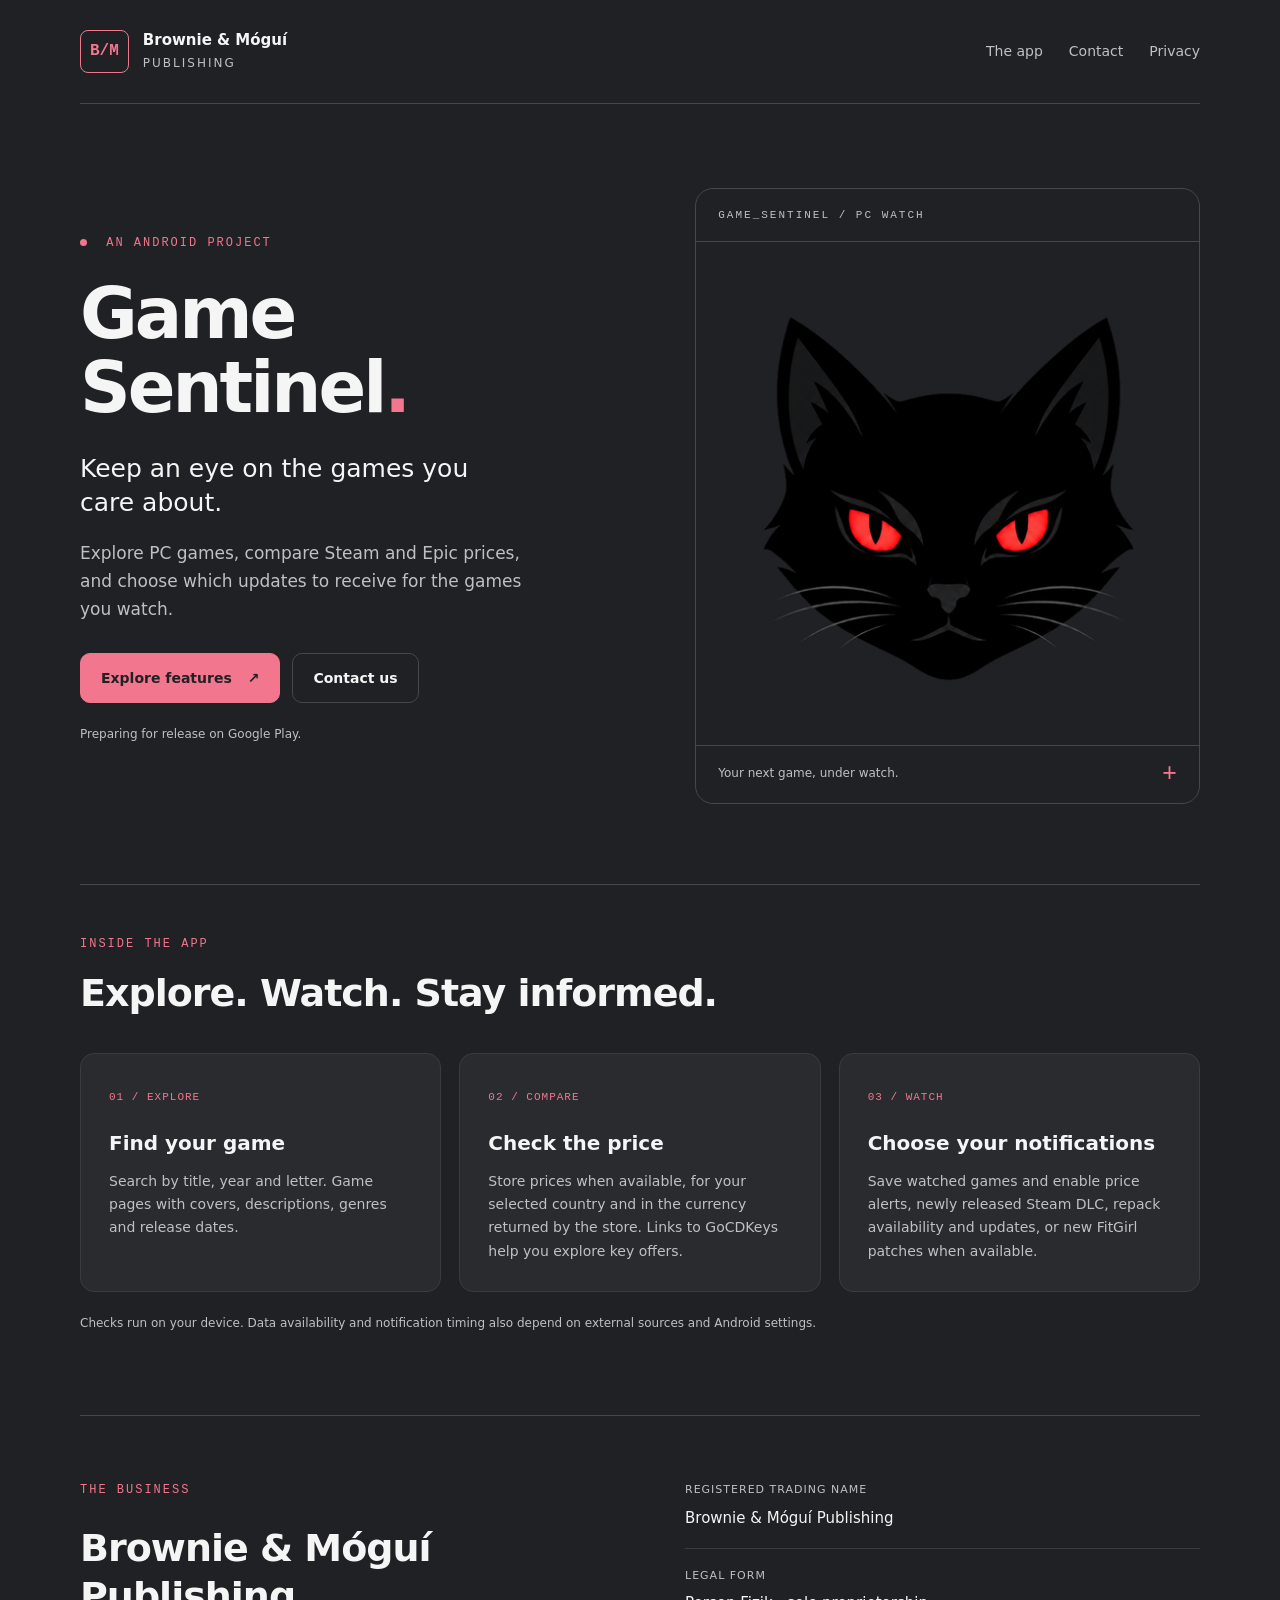
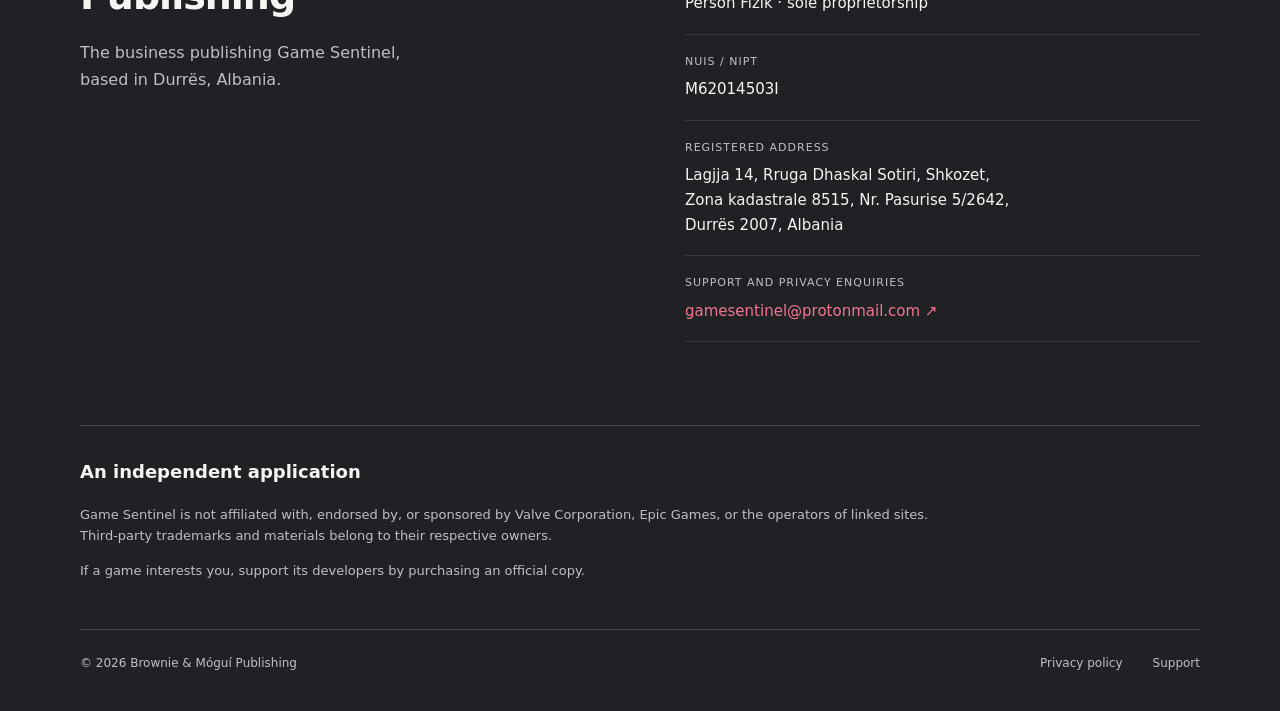
==== index.html @ 584cd1c6 "Publish Game Sentinel website" ====
<!doctype html>
<html lang="en">
<head>
  <meta charset="utf-8">
  <meta name="viewport" content="width=device-width, initial-scale=1">
  <meta name="description" content="Brownie & Móguí Publishing presents Game Sentinel: a PC game catalogue, price comparisons and notifications for the games you watch.">
  <meta name="theme-color" content="#202124">
  <title>Game Sentinel · Brownie & Móguí Publishing</title>
  <link rel="icon" href="cat.png" type="image/png">
  <link rel="stylesheet" href="style.css">
</head>
<body>
  <header class="header wrap">
    <a class="brand" href="./" aria-label="Home"><span class="brand-mark" aria-hidden="true">B/M</span><span>Brownie & Móguí<span class="brand-sub">Publishing</span></span></a>
    <nav aria-label="Main navigation"><a href="#app">The app</a><a href="#contatti">Contact</a><a href="privacy.html">Privacy</a></nav>
  </header>
  <main>
    <section class="hero wrap" id="app">
      <div class="hero-copy">
        <p class="eyebrow"><span class="status-dot"></span> An Android project</p>
        <h1>Game Sentinel<span class="accent">.</span></h1>
        <p class="lead">Keep an eye on the games you care about.</p>
        <p class="intro">Explore PC games, compare Steam and Epic prices, and choose which updates to receive for the games you watch.</p>
        <div class="hero-actions"><a class="button primary" href="#funzioni">Explore features <span aria-hidden="true">↗</span></a><a class="button" href="mailto:gamesentinel@protonmail.com">Contact us</a></div>
        <p class="availability">Preparing for release on Google Play.</p>
      </div>
      <div class="hero-art"><div class="art-label">GAME_SENTINEL / PC WATCH</div><img src="cat.png" alt="Game Sentinel logo: a black cat with red eyes" width="640" height="640"><div class="art-bottom"><span>Your next game, under watch.</span><span aria-hidden="true">+</span></div></div>
    </section>
    <section class="features wrap" id="funzioni" aria-labelledby="features-title">
      <div class="section-heading"><p class="eyebrow">Inside the app</p><h2 id="features-title">Explore. Watch. Stay informed.</h2></div>
      <div class="feature-grid">
        <article><span class="feature-number">01 / EXPLORE</span><h3>Find your game</h3><p>Search by title, year and letter. Game pages with covers, descriptions, genres and release dates.</p></article>
        <article><span class="feature-number">02 / COMPARE</span><h3>Check the price</h3><p>Store prices when available, for your selected country and in the currency returned by the store. Links to GoCDKeys help you explore key offers.</p></article>
        <article><span class="feature-number">03 / WATCH</span><h3>Choose your notifications</h3><p>Save watched games and enable price alerts, newly released Steam DLC, repack availability and updates, or new FitGirl patches when available.</p></article>
      </div>
      <p class="feature-note">Checks run on your device. Data availability and notification timing also depend on external sources and Android settings.</p>
    </section>
    <section class="company wrap" id="contatti" aria-labelledby="company-title">
      <div><p class="eyebrow">The business</p><h2 id="company-title">Brownie & Móguí<br>Publishing</h2><p class="company-intro">The business publishing Game Sentinel, based in Durrës, Albania.</p></div>
      <div class="company-details"><dl><div><dt>Registered trading name</dt><dd>Brownie & Móguí Publishing</dd></div><div><dt>Legal form</dt><dd>Person Fizik · sole proprietorship</dd></div><div><dt>NUIS / NIPT</dt><dd>M62014503I</dd></div><div><dt>Registered address</dt><dd>Lagjja 14, Rruga Dhaskal Sotiri, Shkozet,<br>Zona kadastrale 8515, Nr. Pasurise 5/2642,<br>Durrës 2007, Albania</dd></div><div><dt>Support and privacy enquiries</dt><dd><a href="mailto:gamesentinel@protonmail.com">gamesentinel@protonmail.com <span aria-hidden="true">↗</span></a></dd></div></dl></div>
    </section>
    <section class="independence wrap"><h2>An independent application</h2><p>Game Sentinel is not affiliated with, endorsed by, or sponsored by Valve Corporation, Epic Games, or the operators of linked sites. Third-party trademarks and materials belong to their respective owners.</p><p>If a game interests you, support its developers by purchasing an official copy.</p></section>
  </main>
  <footer class="footer wrap"><span>© 2026 Brownie & Móguí Publishing</span><a href="privacy.html">Privacy policy</a><a href="mailto:gamesentinel@protonmail.com">Support</a></footer>
</body>
</html>
---- style.css ----
:root{color-scheme:dark;--bg:#202124;--panel:#292b2f;--line:#45474c;--text:#f5f5f6;--muted:#bfc0c6;--accent:#f2768d;--width:1120px}
*{box-sizing:border-box}html{scroll-behavior:smooth;scroll-padding-top:24px}body{margin:0;background:var(--bg);color:var(--text);font-family:system-ui,-apple-system,"Segoe UI",sans-serif;line-height:1.65}a{color:inherit;text-decoration:none}a:hover{color:var(--accent)}a:focus-visible{outline:3px solid var(--accent);outline-offset:6px}img{display:block;max-width:100%;height:auto}.wrap{width:min(var(--width),calc(100% - 64px));margin-inline:auto}.header{display:flex;align-items:center;justify-content:space-between;padding-block:30px;gap:24px;border-bottom:1px solid var(--line)}.brand{display:flex;gap:14px;align-items:center;font-size:15px;font-weight:650;line-height:1.3}.brand-mark{border:1px solid var(--accent);color:var(--accent);padding:10px 9px;font-family:Consolas,monospace;font-size:16px;border-radius:8px}.brand-sub{display:block;font-size:12px;font-weight:400;color:var(--muted);letter-spacing:2px;text-transform:uppercase;margin-top:5px}nav{display:flex;gap:26px;font-size:14px;color:var(--muted)}.hero{display:grid;grid-template-columns:1.1fr 1fr;gap:60px;align-items:center;padding-block:84px 80px}.eyebrow{font-size:12px;letter-spacing:2px;text-transform:uppercase;color:var(--accent);font-family:Consolas,monospace;margin:0 0 24px}.status-dot{display:inline-block;width:7px;height:7px;background:var(--accent);border-radius:50%;margin-right:10px;vertical-align:middle}h1{font-size:clamp(42px,5.5vw,72px);line-height:1.05;letter-spacing:-3px;margin:0 0 26px;font-weight:750}.accent{color:var(--accent)}.lead{font-size:25px;line-height:1.35;margin:0 0 20px;max-width:390px}.intro{color:var(--muted);font-size:17px;max-width:460px}.hero-actions{display:flex;flex-wrap:wrap;gap:12px;margin-top:30px}.button{display:inline-flex;gap:16px;justify-content:center;align-items:center;min-height:50px;padding:12px 20px;border:1px solid var(--line);border-radius:10px;font-size:14px;font-weight:650}.primary{background:var(--accent);border-color:var(--accent);color:#202124}.primary:hover{color:#202124;background:#ff9bad}.availability{font-size:12px;color:var(--muted);margin-top:22px}.hero-art{border:1px solid var(--line);border-radius:18px;overflow:hidden;background:#202124}.art-label{font:11px Consolas,monospace;color:var(--muted);letter-spacing:2px;padding:20px 22px;border-bottom:1px solid var(--line)}.hero-art img{width:100%;aspect-ratio:1;object-fit:contain}.art-bottom{display:flex;justify-content:space-between;align-items:center;font-size:12px;gap:20px;color:var(--muted);padding:14px 22px;border-top:1px solid var(--line)}.art-bottom span:last-child{color:var(--accent);font:25px Consolas,monospace}.features{padding-block:50px 70px;border-top:1px solid var(--line)}h2{font-size:clamp(26px,3vw,38px);letter-spacing:-1px;line-height:1.25;margin:0 0 20px}.section-heading .eyebrow{margin-bottom:16px}.feature-grid{display:grid;grid-template-columns:repeat(3,1fr);gap:18px;margin-top:35px}.feature-grid article{background:var(--panel);border:1px solid #393b40;border-radius:14px;padding:28px}.feature-number{font:11px Consolas,monospace;color:var(--accent);letter-spacing:1px}.feature-grid h3{font-size:20px;line-height:1.3;margin:22px 0 14px}.feature-grid p{font-size:14px;color:var(--muted);margin:0}.feature-note{font-size:12px;color:var(--muted);max-width:760px;margin-top:22px}.company{border-top:1px solid var(--line);display:grid;grid-template-columns:1fr 1fr;gap:90px;padding-block:65px}.company-intro{color:var(--muted);max-width:350px}.company-details dl{margin:0}.company-details dl>div{padding:0 0 18px;margin-bottom:18px;border-bottom:1px solid #393b40}.company-details dt{font-size:11px;letter-spacing:1px;text-transform:uppercase;color:var(--muted);margin-bottom:6px}.company-details dd{margin:0;font-size:15px;overflow-wrap:anywhere}.company-details dd a{color:var(--accent)}.independence{border-top:1px solid var(--line);padding-block:35px}.independence h2{font-size:18px;letter-spacing:0}.independence p{font-size:13px;color:var(--muted);max-width:870px}.footer{display:flex;flex-wrap:wrap;gap:20px 30px;padding-block:24px 36px;border-top:1px solid var(--line);font-size:12px;color:var(--muted)}.footer span{margin-right:auto}.policy{max-width:820px;padding-block:60px}.policy h1{font-size:42px;letter-spacing:-1px;line-height:1.2}.policy h2{font-size:23px;letter-spacing:0;margin-top:38px}.policy p,.policy li{color:var(--muted);font-size:16px}.policy a{color:var(--accent);text-decoration:underline;text-underline-offset:3px;overflow-wrap:anywhere}.policy strong{color:var(--text)}.draft-note{padding:16px;border:1px solid var(--accent);border-radius:10px}.policy ul{padding-left:24px}
@media(max-width:850px){.hero{gap:28px;padding-block:55px}.hero h1{letter-spacing:-2px}.hero .lead{font-size:22px}.feature-grid{gap:12px}.feature-grid article{padding:20px}.company{gap:40px}.hero-art .art-bottom{font-size:10px}}@media(max-width:650px){.wrap{width:calc(100% - 36px)}.header{padding-block:20px;flex-wrap:wrap;gap:18px}nav{gap:22px;width:100%;font-size:13px}.hero{grid-template-columns:1fr;padding-block:40px;gap:30px}.hero h1{font-size:48px}.hero-copy .eyebrow{margin-bottom:20px}.intro{font-size:16px}.hero-art{max-width:420px;width:100%;margin-inline:auto}.feature-grid,.company{grid-template-columns:1fr}.feature-grid article{padding:24px}.features{padding-block:38px}.company{padding-block:40px;gap:24px}.company h2 br{display:none}.company-details dd{font-size:14px}.footer{display:grid;gap:12px}.policy{padding-block:35px}.policy h1{font-size:32px}.policy h2{font-size:22px}.policy p,.policy li{font-size:15px}}@media(prefers-reduced-motion:reduce){html{scroll-behavior:auto}}
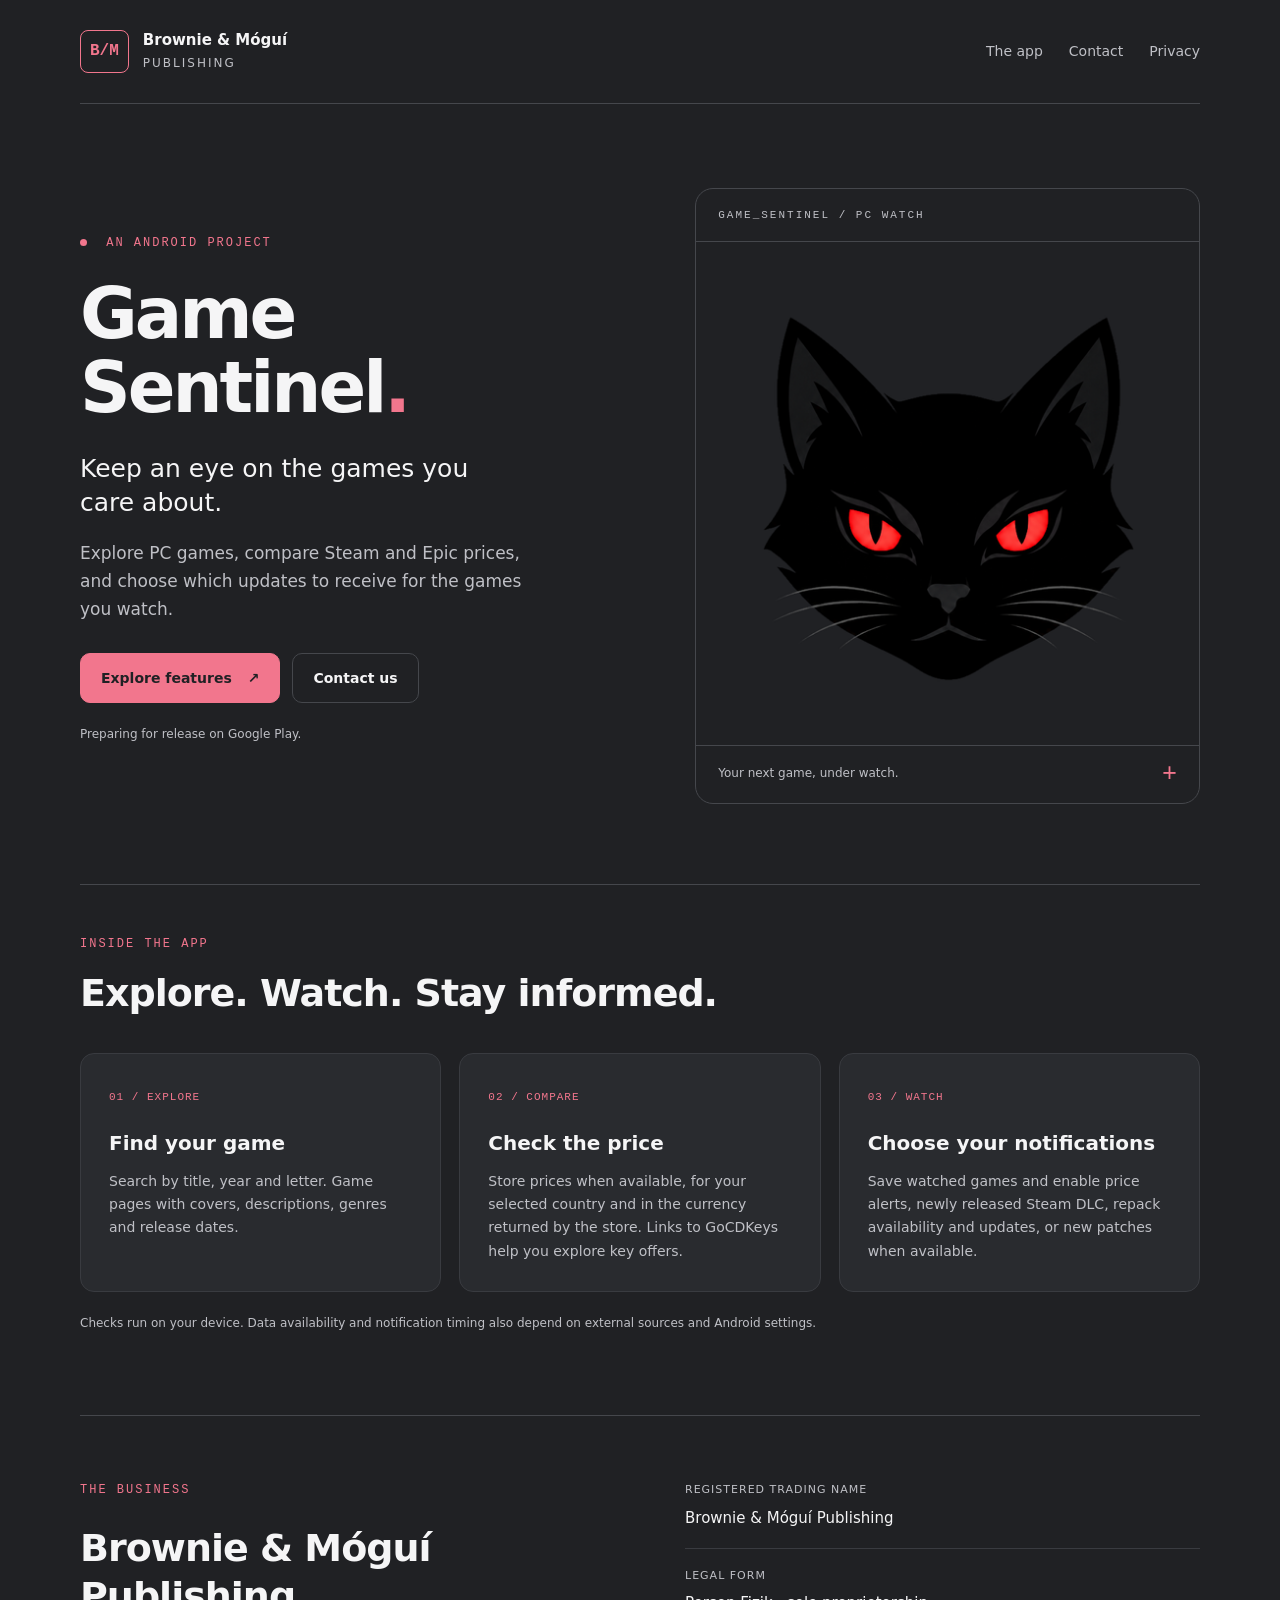
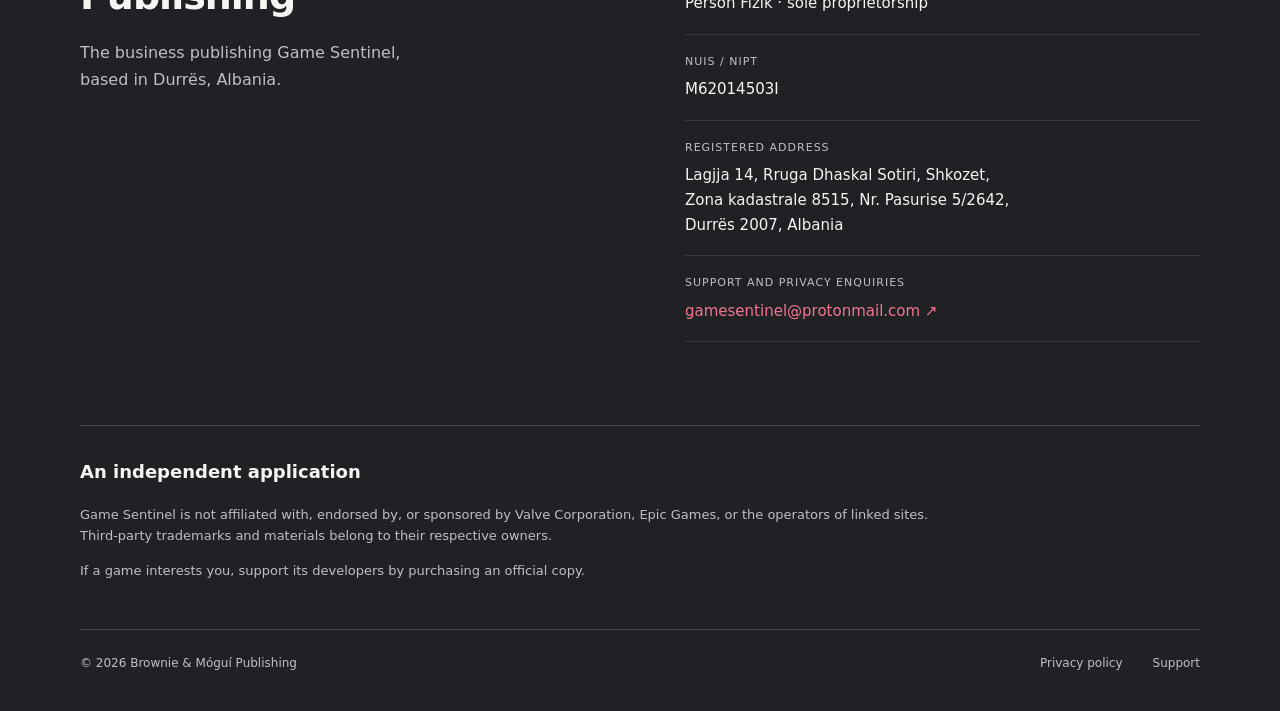
==== commit 52f66b07: "Remove named patch source from website" ====
--- a/index.html
+++ b/index.html
@@ -31,7 +31,7 @@
       <div class="feature-grid">
         <article><span class="feature-number">01 / EXPLORE</span><h3>Find your game</h3><p>Search by title, year and letter. Game pages with covers, descriptions, genres and release dates.</p></article>
         <article><span class="feature-number">02 / COMPARE</span><h3>Check the price</h3><p>Store prices when available, for your selected country and in the currency returned by the store. Links to GoCDKeys help you explore key offers.</p></article>
-        <article><span class="feature-number">03 / WATCH</span><h3>Choose your notifications</h3><p>Save watched games and enable price alerts, newly released Steam DLC, repack availability and updates, or new FitGirl patches when available.</p></article>
+        <article><span class="feature-number">03 / WATCH</span><h3>Choose your notifications</h3><p>Save watched games and enable price alerts, newly released Steam DLC, repack availability and updates, or new patches when available.</p></article>
       </div>
       <p class="feature-note">Checks run on your device. Data availability and notification timing also depend on external sources and Android settings.</p>
     </section>
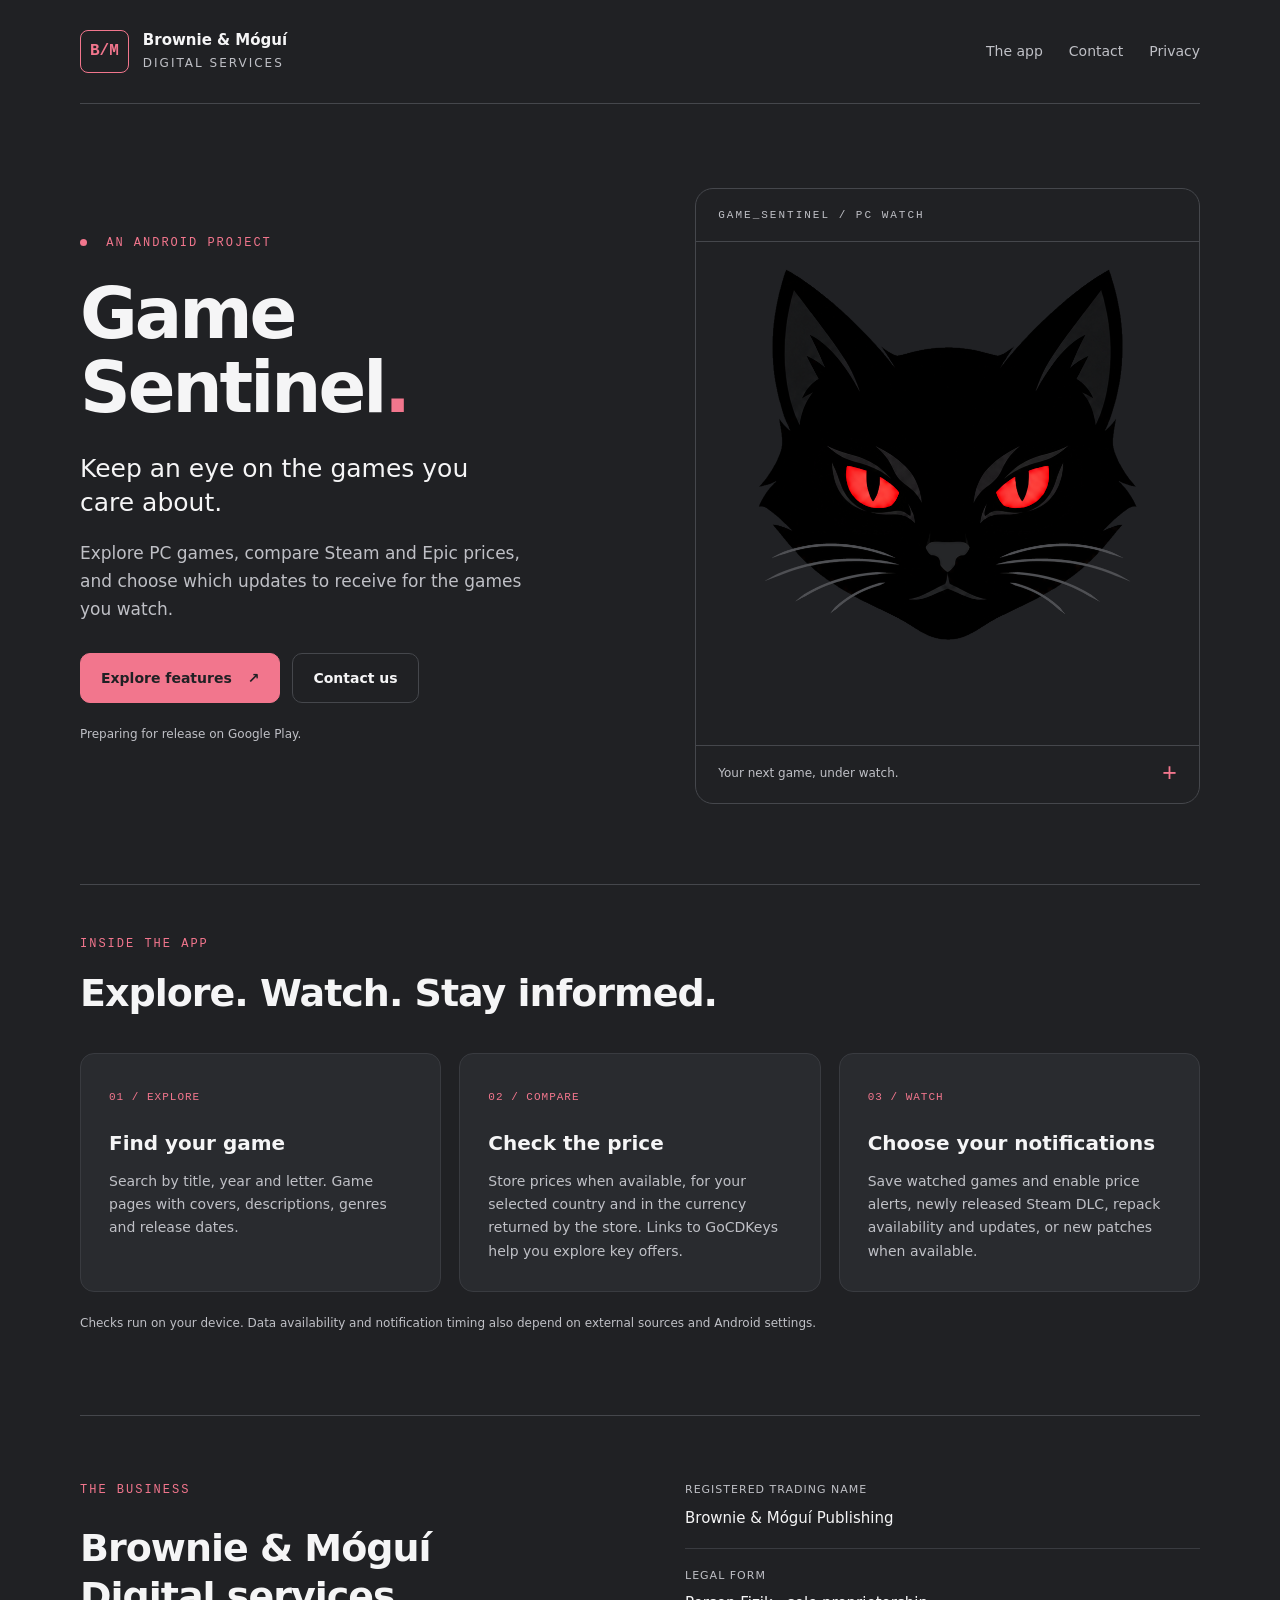
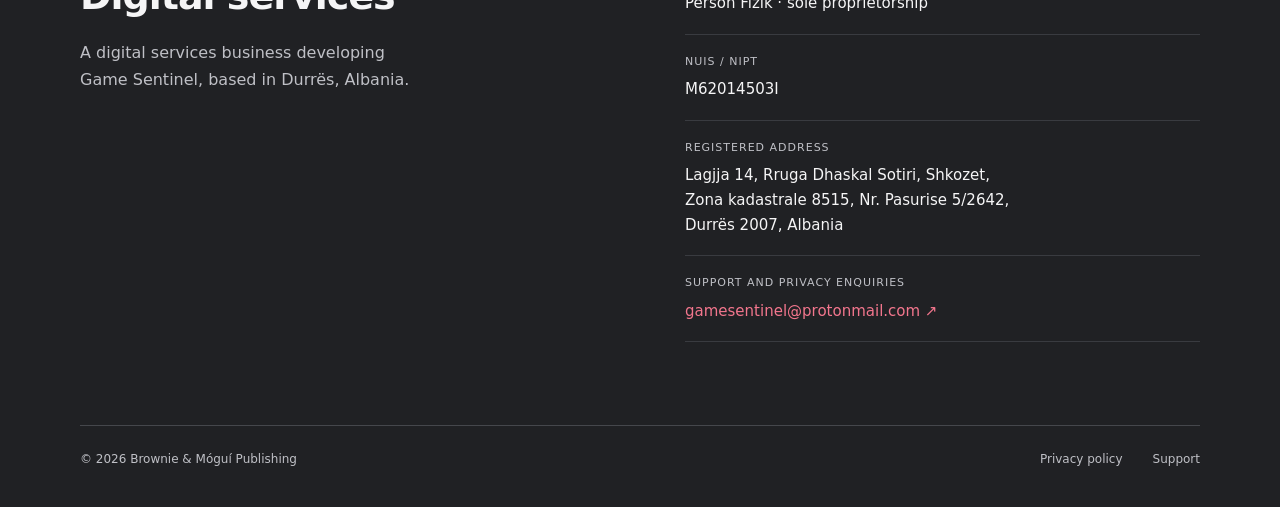
==== commit ff811acf: "Update digital services description and current cat logo" ====
--- a/index.html
+++ b/index.html
@@ -11,7 +11,7 @@
 </head>
 <body>
   <header class="header wrap">
-    <a class="brand" href="./" aria-label="Home"><span class="brand-mark" aria-hidden="true">B/M</span><span>Brownie & Móguí<span class="brand-sub">Publishing</span></span></a>
+    <a class="brand" href="./" aria-label="Home"><span class="brand-mark" aria-hidden="true">B/M</span><span>Brownie & Móguí<span class="brand-sub">Digital services</span></span></a>
     <nav aria-label="Main navigation"><a href="#app">The app</a><a href="#contatti">Contact</a><a href="privacy.html">Privacy</a></nav>
   </header>
   <main>
@@ -36,10 +36,9 @@
       <p class="feature-note">Checks run on your device. Data availability and notification timing also depend on external sources and Android settings.</p>
     </section>
     <section class="company wrap" id="contatti" aria-labelledby="company-title">
-      <div><p class="eyebrow">The business</p><h2 id="company-title">Brownie & Móguí<br>Publishing</h2><p class="company-intro">The business publishing Game Sentinel, based in Durrës, Albania.</p></div>
+      <div><p class="eyebrow">The business</p><h2 id="company-title">Brownie & Móguí<br>Digital services</h2><p class="company-intro">A digital services business developing Game Sentinel, based in Durrës, Albania.</p></div>
       <div class="company-details"><dl><div><dt>Registered trading name</dt><dd>Brownie & Móguí Publishing</dd></div><div><dt>Legal form</dt><dd>Person Fizik · sole proprietorship</dd></div><div><dt>NUIS / NIPT</dt><dd>M62014503I</dd></div><div><dt>Registered address</dt><dd>Lagjja 14, Rruga Dhaskal Sotiri, Shkozet,<br>Zona kadastrale 8515, Nr. Pasurise 5/2642,<br>Durrës 2007, Albania</dd></div><div><dt>Support and privacy enquiries</dt><dd><a href="mailto:gamesentinel@protonmail.com">gamesentinel@protonmail.com <span aria-hidden="true">↗</span></a></dd></div></dl></div>
     </section>
-    <section class="independence wrap"><h2>An independent application</h2><p>Game Sentinel is not affiliated with, endorsed by, or sponsored by Valve Corporation, Epic Games, or the operators of linked sites. Third-party trademarks and materials belong to their respective owners.</p><p>If a game interests you, support its developers by purchasing an official copy.</p></section>
   </main>
   <footer class="footer wrap"><span>© 2026 Brownie & Móguí Publishing</span><a href="privacy.html">Privacy policy</a><a href="mailto:gamesentinel@protonmail.com">Support</a></footer>
 </body>
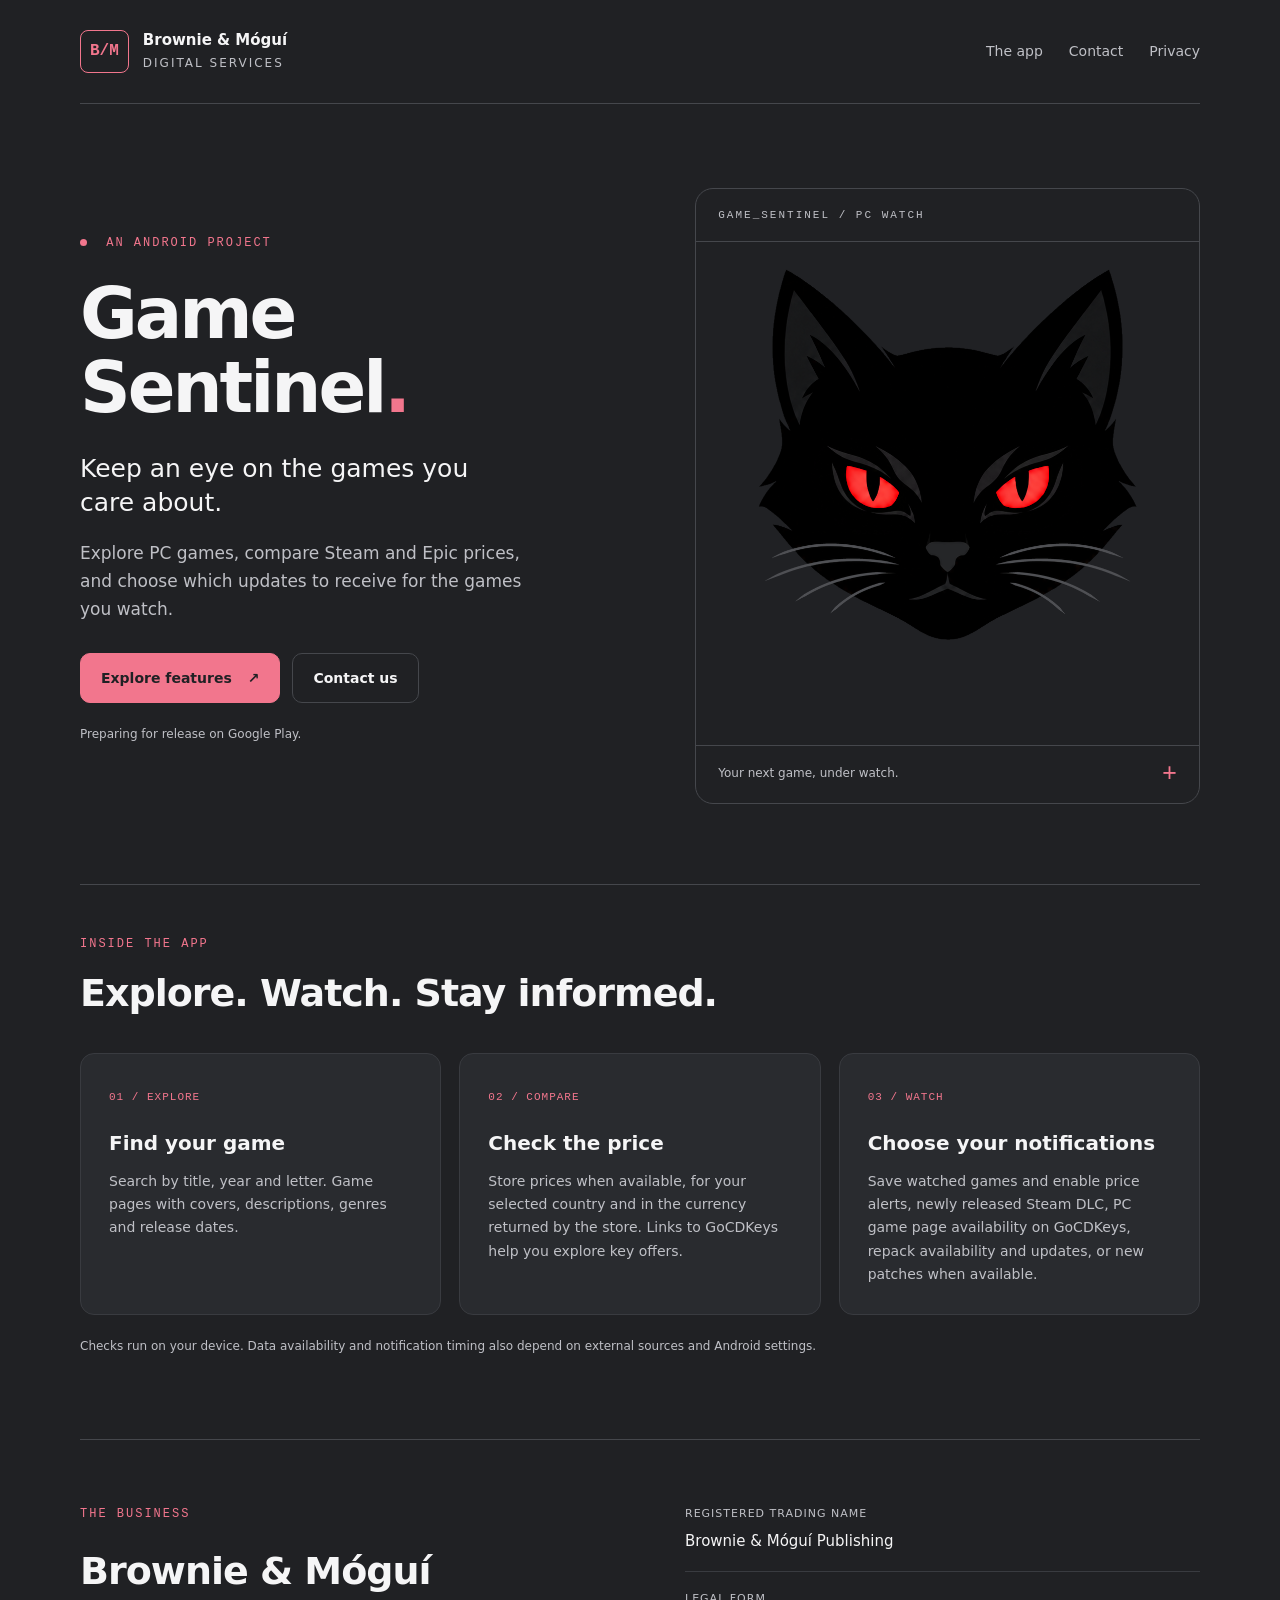
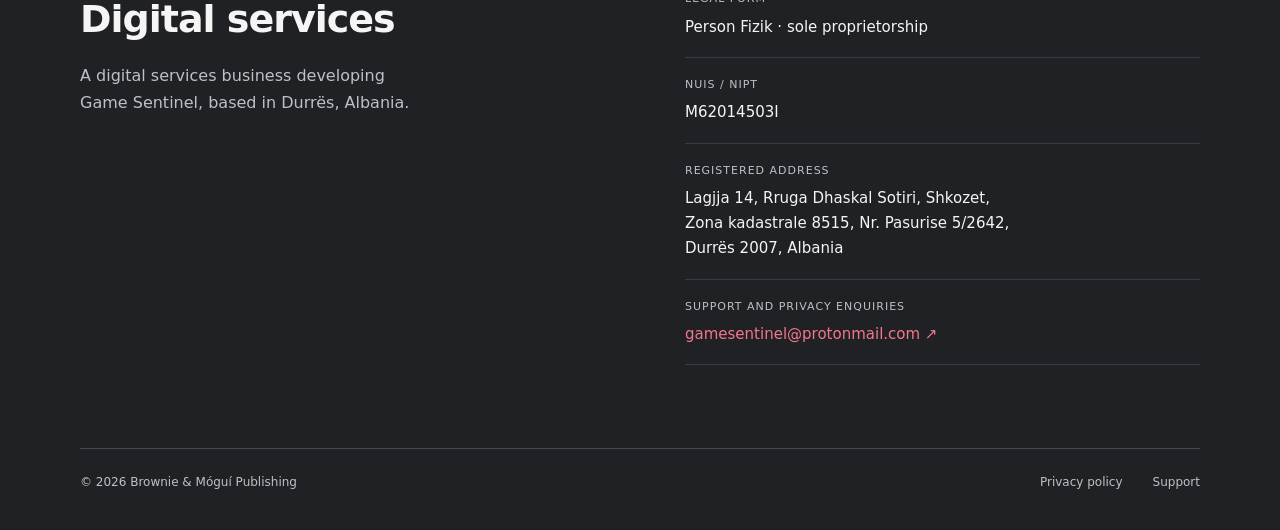
==== commit d66eb1d8: "Mention GoCDKeys availability alerts" ====
--- a/index.html
+++ b/index.html
@@ -6,7 +6,7 @@
   <meta name="description" content="Brownie & Móguí Publishing presents Game Sentinel: a PC game catalogue, price comparisons and notifications for the games you watch.">
   <meta name="theme-color" content="#202124">
   <title>Game Sentinel · Brownie & Móguí Publishing</title>
-  <link rel="icon" href="cat.png" type="image/png">
+  <link rel="icon" href="cat.png?v=20261013" type="image/png">
   <link rel="stylesheet" href="style.css">
 </head>
 <body>
@@ -24,14 +24,14 @@
         <div class="hero-actions"><a class="button primary" href="#funzioni">Explore features <span aria-hidden="true">↗</span></a><a class="button" href="mailto:gamesentinel@protonmail.com">Contact us</a></div>
         <p class="availability">Preparing for release on Google Play.</p>
       </div>
-      <div class="hero-art"><div class="art-label">GAME_SENTINEL / PC WATCH</div><img src="cat.png" alt="Game Sentinel logo: a black cat with red eyes" width="640" height="640"><div class="art-bottom"><span>Your next game, under watch.</span><span aria-hidden="true">+</span></div></div>
+      <div class="hero-art"><div class="art-label">GAME_SENTINEL / PC WATCH</div><img src="cat.png?v=20261013" alt="Game Sentinel logo: a black cat with red eyes" width="640" height="640"><div class="art-bottom"><span>Your next game, under watch.</span><span aria-hidden="true">+</span></div></div>
     </section>
     <section class="features wrap" id="funzioni" aria-labelledby="features-title">
       <div class="section-heading"><p class="eyebrow">Inside the app</p><h2 id="features-title">Explore. Watch. Stay informed.</h2></div>
       <div class="feature-grid">
         <article><span class="feature-number">01 / EXPLORE</span><h3>Find your game</h3><p>Search by title, year and letter. Game pages with covers, descriptions, genres and release dates.</p></article>
         <article><span class="feature-number">02 / COMPARE</span><h3>Check the price</h3><p>Store prices when available, for your selected country and in the currency returned by the store. Links to GoCDKeys help you explore key offers.</p></article>
-        <article><span class="feature-number">03 / WATCH</span><h3>Choose your notifications</h3><p>Save watched games and enable price alerts, newly released Steam DLC, repack availability and updates, or new patches when available.</p></article>
+        <article><span class="feature-number">03 / WATCH</span><h3>Choose your notifications</h3><p>Save watched games and enable price alerts, newly released Steam DLC, PC game page availability on GoCDKeys, repack availability and updates, or new patches when available.</p></article>
       </div>
       <p class="feature-note">Checks run on your device. Data availability and notification timing also depend on external sources and Android settings.</p>
     </section>
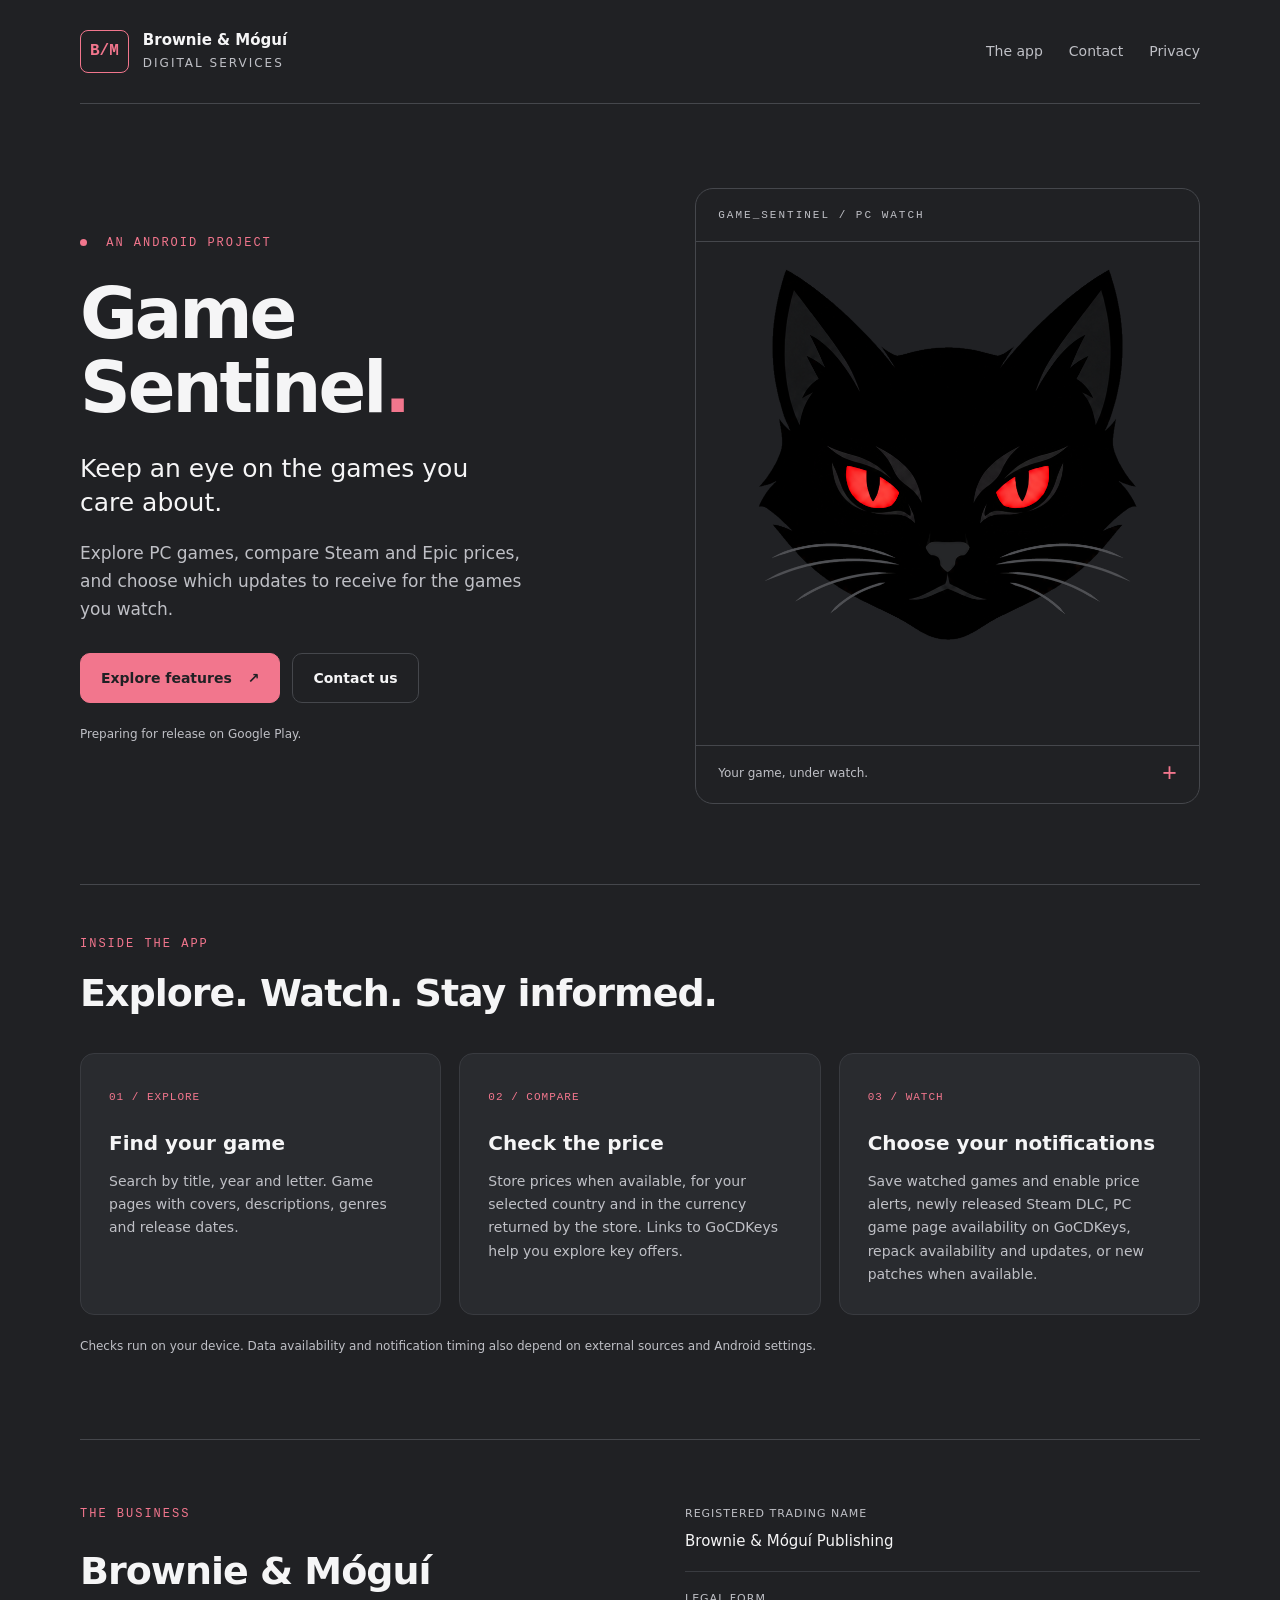
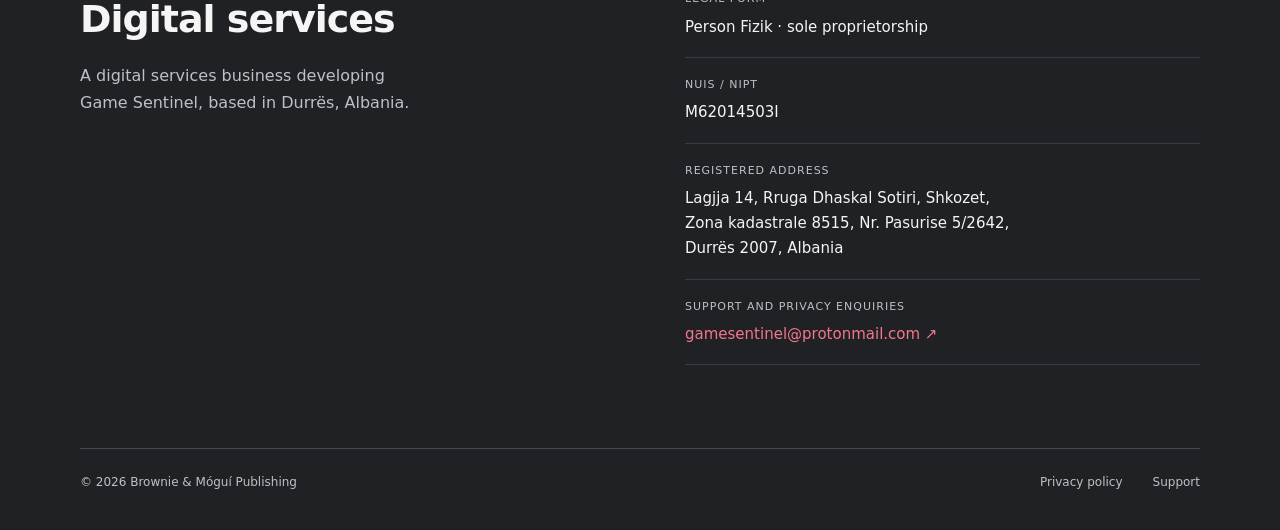
==== commit 196a1abf: "Update cat caption to Your game, under watch" ====
--- a/index.html
+++ b/index.html
@@ -24,7 +24,7 @@
         <div class="hero-actions"><a class="button primary" href="#funzioni">Explore features <span aria-hidden="true">↗</span></a><a class="button" href="mailto:gamesentinel@protonmail.com">Contact us</a></div>
         <p class="availability">Preparing for release on Google Play.</p>
       </div>
-      <div class="hero-art"><div class="art-label">GAME_SENTINEL / PC WATCH</div><img src="cat.png?v=20261013" alt="Game Sentinel logo: a black cat with red eyes" width="640" height="640"><div class="art-bottom"><span>Your next game, under watch.</span><span aria-hidden="true">+</span></div></div>
+      <div class="hero-art"><div class="art-label">GAME_SENTINEL / PC WATCH</div><img src="cat.png?v=20261013" alt="Game Sentinel logo: a black cat with red eyes" width="640" height="640"><div class="art-bottom"><span>Your game, under watch.</span><span aria-hidden="true">+</span></div></div>
     </section>
     <section class="features wrap" id="funzioni" aria-labelledby="features-title">
       <div class="section-heading"><p class="eyebrow">Inside the app</p><h2 id="features-title">Explore. Watch. Stay informed.</h2></div>
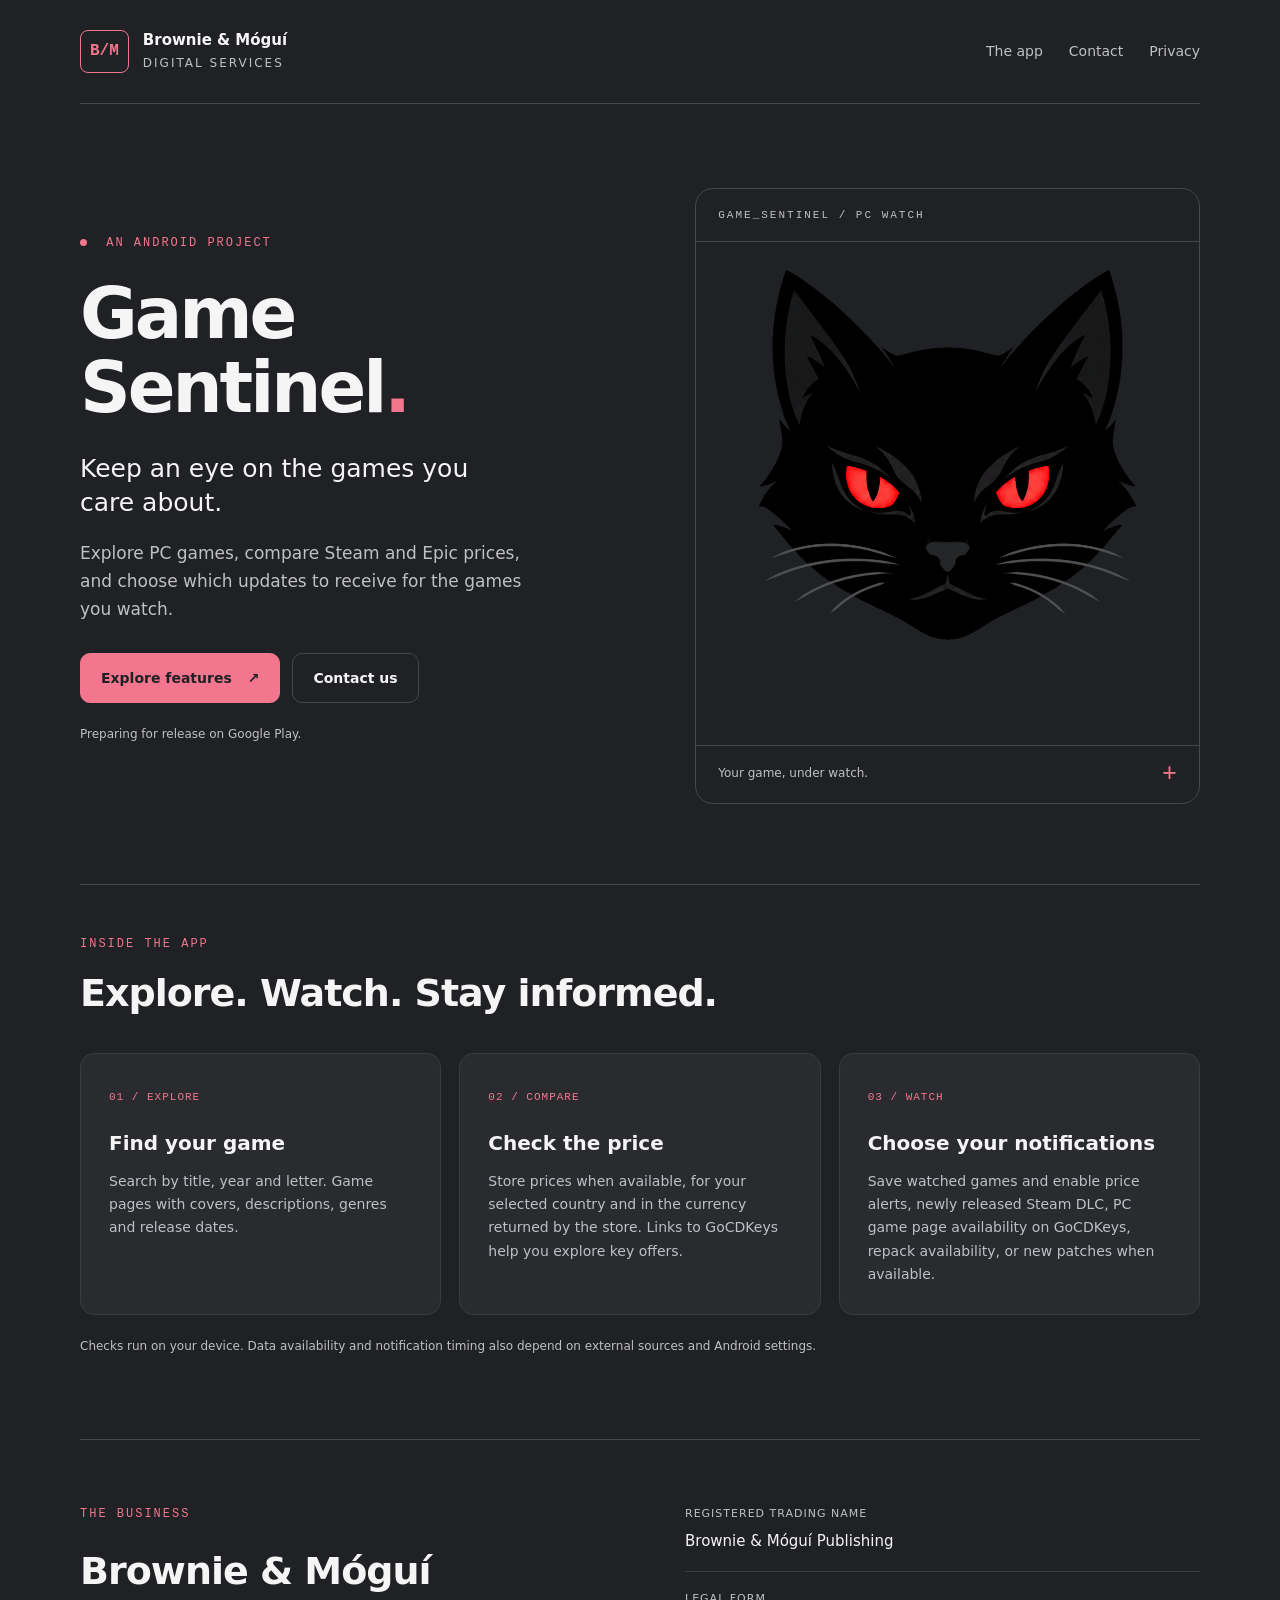
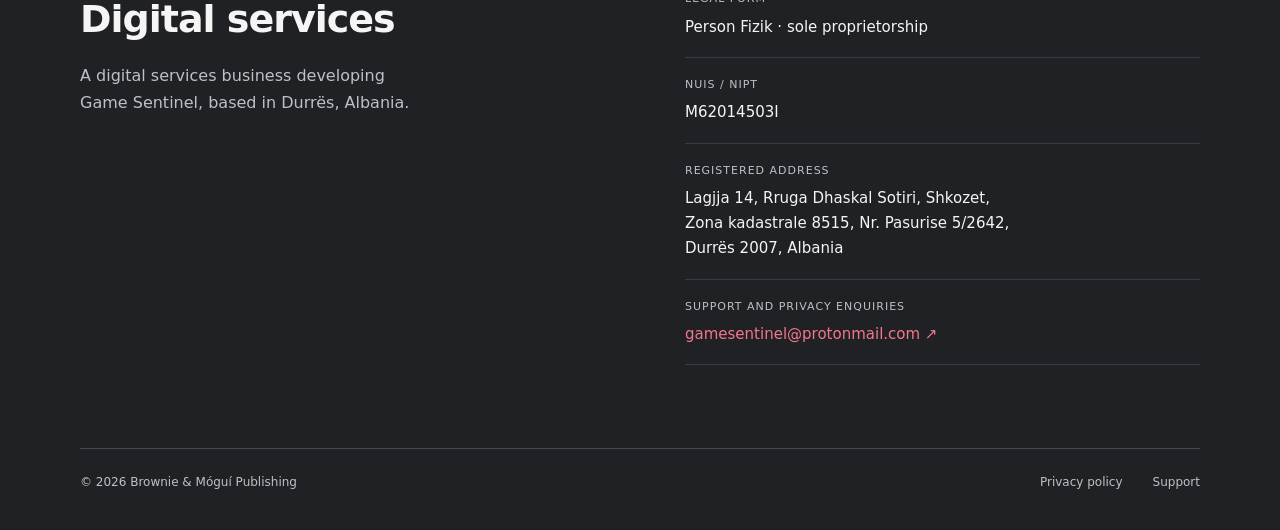
==== commit cfcc70ab: "Remove redundant updates wording from notifications" ====
--- a/index.html
+++ b/index.html
@@ -31,7 +31,7 @@
       <div class="feature-grid">
         <article><span class="feature-number">01 / EXPLORE</span><h3>Find your game</h3><p>Search by title, year and letter. Game pages with covers, descriptions, genres and release dates.</p></article>
         <article><span class="feature-number">02 / COMPARE</span><h3>Check the price</h3><p>Store prices when available, for your selected country and in the currency returned by the store. Links to GoCDKeys help you explore key offers.</p></article>
-        <article><span class="feature-number">03 / WATCH</span><h3>Choose your notifications</h3><p>Save watched games and enable price alerts, newly released Steam DLC, PC game page availability on GoCDKeys, repack availability and updates, or new patches when available.</p></article>
+        <article><span class="feature-number">03 / WATCH</span><h3>Choose your notifications</h3><p>Save watched games and enable price alerts, newly released Steam DLC, PC game page availability on GoCDKeys, repack availability, or new patches when available.</p></article>
       </div>
       <p class="feature-note">Checks run on your device. Data availability and notification timing also depend on external sources and Android settings.</p>
     </section>
